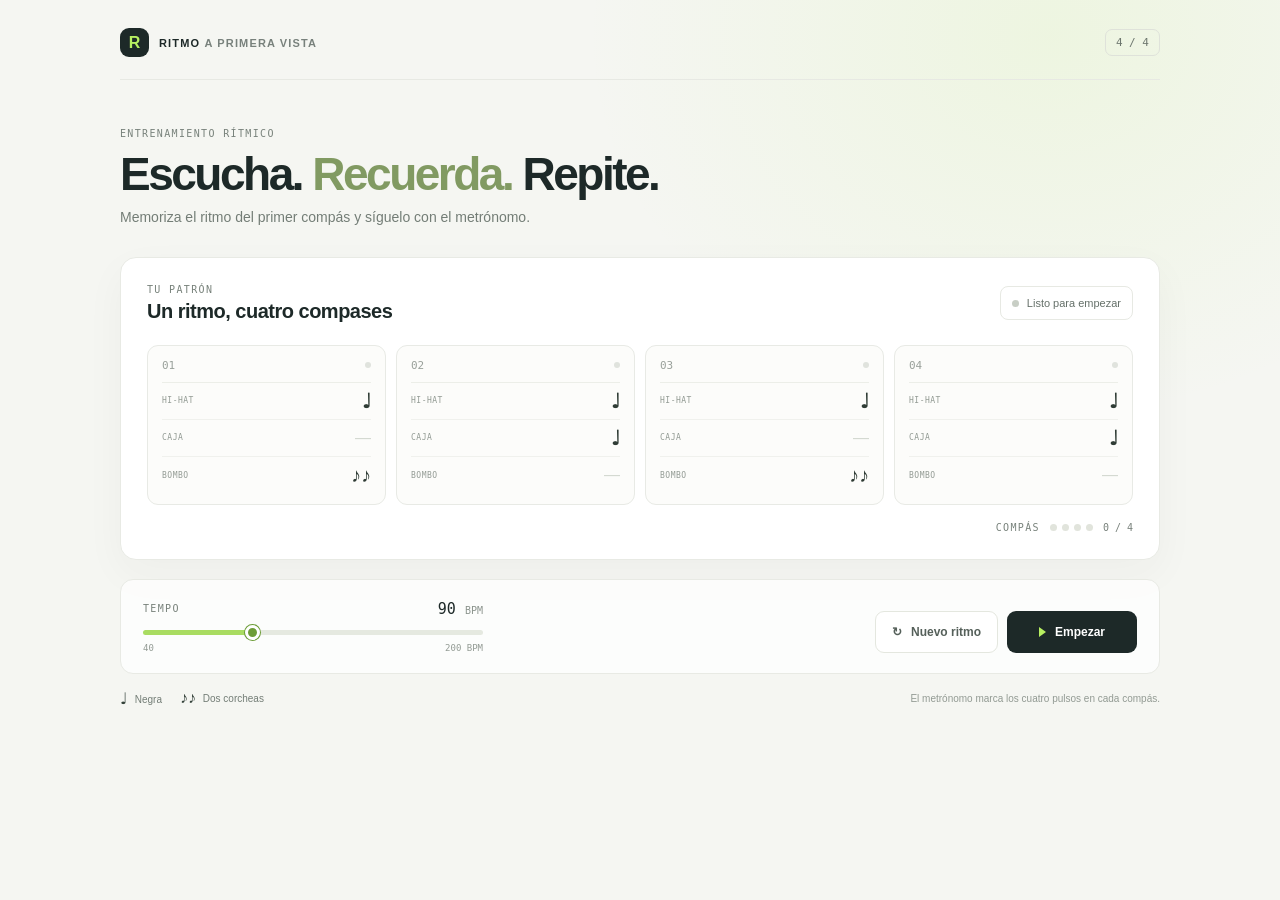
==== index.html @ 65f67a8a "Publish rhythm app with GitHub Pages Co-authored-by: Copilot <223556219+Copilot@users.noreply.github" ====
<!doctype html>
<html lang="es">
  <head>
    <meta charset="utf-8">
    <meta name="viewport" content="width=device-width, initial-scale=1">
    <meta name="theme-color" content="#f5f6f2">
    <title>Ritmo a primera vista</title>
    <link rel="stylesheet" href="styles.css">
    <script src="app.js" defer></script>
  </head>
  <body>
    <main class="app">
      <header class="topbar">
        <a class="brand" href="#" aria-label="Ritmo a primera vista, inicio">
          <span class="brand-mark" aria-hidden="true">R</span>
          <span>RITMO <span class="brand-light">A PRIMERA VISTA</span></span>
        </a>
        <span class="time-signature">4 / 4</span>
      </header>

      <section class="intro" aria-labelledby="page-title">
        <p class="eyebrow">ENTRENAMIENTO RÍTMICO</p>
        <h1 id="page-title">Escucha. <span>Recuerda.</span> Repite.</h1>
        <p class="intro-copy">Memoriza el ritmo del primer compás y síguelo con el metrónomo.</p>
      </section>

      <section class="exercise" aria-label="Ejercicio de ritmo">
        <div class="exercise-heading">
          <div>
            <p class="eyebrow">TU PATRÓN</p>
            <h2>Un ritmo, cuatro compases</h2>
          </div>
          <div class="measure-status" aria-live="polite">
            <span class="status-dot" aria-hidden="true"></span>
            <span id="measure-label">Listo para empezar</span>
          </div>
        </div>

        <div class="beat-grid" id="beat-grid" aria-label="Patrón de cuatro pulsos">
          <article class="beat-card" data-beat="0" aria-label="Pulso 1">
            <div class="beat-number"><span>01</span><span class="beat-light" aria-hidden="true"></span></div>
            <div class="beat-part"><span class="part-name">HI-HAT</span><span class="notation" data-instrument="hihat"></span></div>
            <div class="beat-part"><span class="part-name">CAJA</span><span class="notation" data-instrument="snare"></span></div>
            <div class="beat-part"><span class="part-name">BOMBO</span><span class="notation" data-instrument="kick"></span></div>
          </article>
          <article class="beat-card" data-beat="1" aria-label="Pulso 2">
            <div class="beat-number"><span>02</span><span class="beat-light" aria-hidden="true"></span></div>
            <div class="beat-part"><span class="part-name">HI-HAT</span><span class="notation" data-instrument="hihat"></span></div>
            <div class="beat-part"><span class="part-name">CAJA</span><span class="notation" data-instrument="snare"></span></div>
            <div class="beat-part"><span class="part-name">BOMBO</span><span class="notation" data-instrument="kick"></span></div>
          </article>
          <article class="beat-card" data-beat="2" aria-label="Pulso 3">
            <div class="beat-number"><span>03</span><span class="beat-light" aria-hidden="true"></span></div>
            <div class="beat-part"><span class="part-name">HI-HAT</span><span class="notation" data-instrument="hihat"></span></div>
            <div class="beat-part"><span class="part-name">CAJA</span><span class="notation" data-instrument="snare"></span></div>
            <div class="beat-part"><span class="part-name">BOMBO</span><span class="notation" data-instrument="kick"></span></div>
          </article>
          <article class="beat-card" data-beat="3" aria-label="Pulso 4">
            <div class="beat-number"><span>04</span><span class="beat-light" aria-hidden="true"></span></div>
            <div class="beat-part"><span class="part-name">HI-HAT</span><span class="notation" data-instrument="hihat"></span></div>
            <div class="beat-part"><span class="part-name">CAJA</span><span class="notation" data-instrument="snare"></span></div>
            <div class="beat-part"><span class="part-name">BOMBO</span><span class="notation" data-instrument="kick"></span></div>
          </article>
        </div>

        <div class="measure-progress" aria-label="Progreso del ejercicio">
          <span class="progress-label">COMPÁS</span>
          <div class="progress-dots" aria-hidden="true">
            <span class="progress-dot"></span>
            <span class="progress-dot"></span>
            <span class="progress-dot"></span>
            <span class="progress-dot"></span>
          </div>
          <span id="measure-count">0 / 4</span>
        </div>
      </section>

      <section class="controls" aria-label="Controles del ejercicio">
        <div class="tempo-control">
          <div class="tempo-heading">
            <label for="tempo">TEMPO</label>
            <output id="tempo-value" for="tempo">90 <span>BPM</span></output>
          </div>
          <input id="tempo" type="range" min="40" max="200" value="90" aria-label="Tempo en pulsos por minuto">
          <div class="tempo-range"><span>40</span><span>200 BPM</span></div>
        </div>
        <div class="action-controls">
          <button class="secondary-button" id="new-pattern" type="button">
            <span aria-hidden="true">↻</span> Nuevo ritmo
          </button>
          <button class="primary-button" id="start-button" type="button">
            <span class="play-icon" aria-hidden="true"></span> Empezar
          </button>
        </div>
      </section>

      <footer class="legend">
        <span><span class="legend-symbol">♩</span> Negra</span>
        <span><span class="legend-symbol">♪♪</span> Dos corcheas</span>
        <span class="legend-note">El metrónomo marca los cuatro pulsos en cada compás.</span>
      </footer>
    </main>
  </body>
</html>
---- styles.css ----
:root {
  color-scheme: light;
  --ink: #1d2928;
  --muted: #78817c;
  --line: #e7e9e3;
  --paper: #fff;
  --canvas: #f5f6f2;
  --green: #b7ef61;
  --green-dark: #4b7028;
  --mono: ui-monospace, SFMono-Regular, Consolas, monospace;
  --sans: Arial, Helvetica, sans-serif;
  --display: Arial, Helvetica, sans-serif;
}

* {
  box-sizing: border-box;
}

body {
  min-width: 320px;
  min-height: 100vh;
  margin: 0;
  background:
    radial-gradient(ellipse at 82% 4%, rgb(183 239 97 / 12%), transparent 29rem),
    var(--canvas);
  color: var(--ink);
  font-family: var(--sans);
}

button,
input {
  font: inherit;
}

.app {
  width: min(100% - 48px, 1040px);
  margin: 0 auto;
  padding: 28px 0 42px;
}

.topbar,
.brand,
.exercise-heading,
.measure-status,
.beat-number,
.beat-part,
.measure-progress,
.tempo-heading,
.tempo-range,
.action-controls,
.legend {
  display: flex;
  align-items: center;
}

.topbar,
.exercise-heading,
.tempo-heading,
.tempo-range {
  justify-content: space-between;
}

.topbar {
  padding-bottom: 22px;
  border-bottom: 1px solid var(--line);
}

.brand {
  gap: 10px;
  color: var(--ink);
  font-family: var(--display);
  font-size: 11px;
  font-weight: 800;
  letter-spacing: 1.15px;
  text-decoration: none;
}

.brand-mark {
  display: grid;
  width: 29px;
  height: 29px;
  place-items: center;
  border-radius: 9px;
  background: var(--ink);
  color: var(--green);
  font-size: 16px;
  letter-spacing: 0;
}

.brand-light {
  color: #78817c;
  font-weight: 600;
}

.time-signature {
  padding: 6px 10px;
  border: 1px solid #dfe2da;
  border-radius: 7px;
  color: #6d766e;
  font-family: var(--mono);
  font-size: 11px;
}

.intro {
  padding: 48px 0 32px;
}

.eyebrow,
.tempo-heading label,
.progress-label {
  margin: 0;
  color: #78827b;
  font-family: var(--mono);
  font-size: 10px;
  letter-spacing: 1.35px;
}

h1,
h2,
p {
  margin-top: 0;
}

h1 {
  margin: 10px 0 8px;
  font-family: var(--display);
  font-size: clamp(32px, 5vw, 46px);
  font-weight: 700;
  letter-spacing: -2.5px;
  line-height: 1.12;
}

h1 span {
  color: #819a62;
}

.intro-copy {
  margin-bottom: 0;
  color: #737d76;
  font-size: 14px;
}

.exercise {
  padding: 26px;
  border: 1px solid #e8eae4;
  border-radius: 16px;
  background: var(--paper);
  box-shadow: 0 14px 40px rgb(42 54 41 / 4%);
}

.exercise-heading {
  gap: 16px;
  margin-bottom: 22px;
}

.exercise-heading h2 {
  margin: 5px 0 0;
  font-family: var(--display);
  font-size: 20px;
  font-weight: 700;
  letter-spacing: -0.5px;
}

.measure-status {
  min-height: 34px;
  gap: 8px;
  padding: 0 11px;
  border: 1px solid var(--line);
  border-radius: 8px;
  color: #657069;
  font-size: 11px;
  white-space: nowrap;
}

.status-dot {
  width: 7px;
  height: 7px;
  border-radius: 50%;
  background: #c8cec5;
}

.is-playing .status-dot {
  background: #88c341;
  box-shadow: 0 0 0 3px rgb(136 195 65 / 16%);
}

.beat-grid {
  display: grid;
  grid-template-columns: repeat(4, minmax(0, 1fr));
  gap: 10px;
}

.beat-card {
  min-width: 0;
  padding: 13px 14px 10px;
  border: 1px solid #e8eae5;
  border-radius: 11px;
  background: #fcfcfa;
  transition: background-color 100ms ease, border-color 100ms ease, box-shadow 100ms ease;
}

.beat-card.is-active {
  border-color: #b7e67b;
  background: #f5fbe9;
  box-shadow: 0 0 0 2px rgb(183 239 97 / 28%);
}

.beat-number {
  justify-content: space-between;
  padding-bottom: 10px;
  border-bottom: 1px solid #eceee8;
  color: #9aa19b;
  font-family: var(--mono);
  font-size: 11px;
}

.beat-card.is-active .beat-number {
  color: #4e6d31;
}

.beat-light {
  width: 6px;
  height: 6px;
  border-radius: 50%;
  background: #e0e3dd;
}

.beat-card.is-active .beat-light {
  background: #8fc74d;
  box-shadow: 0 0 0 4px rgb(143 199 77 / 16%);
}

.beat-part {
  justify-content: space-between;
  min-height: 37px;
  gap: 6px;
  border-bottom: 1px solid #f0f1ed;
}

.beat-part:last-child {
  border-bottom: 0;
}

.part-name {
  color: #929a93;
  font-family: var(--mono);
  font-size: 8px;
  letter-spacing: 0.5px;
}

.notation {
  min-width: 32px;
  color: #2f3c35;
  font-family: var(--display);
  font-size: 20px;
  font-weight: 600;
  line-height: 1;
  text-align: right;
  white-space: nowrap;
}

.notation.is-rest {
  color: #d3d8d0;
  font-size: 16px;
  font-weight: 400;
}

.measure-progress {
  justify-content: flex-end;
  gap: 10px;
  margin-top: 17px;
  color: #78817b;
  font-family: var(--mono);
  font-size: 10px;
}

.progress-dots {
  display: flex;
  gap: 5px;
}

.progress-dot {
  width: 7px;
  height: 7px;
  border-radius: 50%;
  background: #e1e4dc;
  transition: background-color 120ms ease, transform 120ms ease;
}

.progress-dot.is-complete {
  background: #8fc74d;
}

.progress-dot.is-current {
  transform: scale(1.35);
  background: #6e9a3b;
}

.controls {
  display: flex;
  align-items: flex-end;
  justify-content: space-between;
  gap: 30px;
  margin-top: 19px;
  padding: 20px 22px;
  border: 1px solid #e8eae4;
  border-radius: 13px;
  background: rgb(255 255 255 / 75%);
}

.tempo-control {
  width: min(100%, 340px);
}

.tempo-heading {
  margin-bottom: 12px;
}

.tempo-heading output {
  color: var(--ink);
  font-family: var(--mono);
  font-size: 15px;
}

.tempo-heading output span {
  color: #8b948d;
  font-size: 10px;
}

#tempo {
  display: block;
  width: 100%;
  height: 5px;
  margin: 0;
  border-radius: 9px;
  appearance: none;
  background: linear-gradient(to right, #a9dc61 0%, #a9dc61 31.25%, #e5e9e0 31.25%, #e5e9e0 100%);
  cursor: pointer;
}

#tempo::-webkit-slider-thumb {
  width: 15px;
  height: 15px;
  border: 3px solid white;
  border-radius: 50%;
  appearance: none;
  background: #6d9d38;
  box-shadow: 0 0 0 1px #6d9d38;
}

#tempo::-moz-range-thumb {
  width: 10px;
  height: 10px;
  border: 3px solid white;
  border-radius: 50%;
  background: #6d9d38;
  box-shadow: 0 0 0 1px #6d9d38;
}

#tempo:focus-visible {
  outline: 2px solid #729b47;
  outline-offset: 7px;
}

.tempo-range {
  margin-top: 8px;
  color: #929a93;
  font-family: var(--mono);
  font-size: 9px;
}

.action-controls {
  gap: 9px;
}

.primary-button,
.secondary-button {
  display: inline-flex;
  min-height: 42px;
  align-items: center;
  justify-content: center;
  gap: 9px;
  padding: 0 16px;
  border: 0;
  border-radius: 9px;
  cursor: pointer;
  font-size: 12px;
  font-weight: 700;
  transition: background-color 120ms ease, transform 120ms ease;
}

.primary-button {
  min-width: 130px;
  background: var(--ink);
  color: white;
}

.primary-button:hover {
  background: #33423e;
}

.primary-button:active,
.secondary-button:active {
  transform: translateY(1px);
}

.secondary-button {
  border: 1px solid #e4e7df;
  background: white;
  color: #55605a;
}

.secondary-button:hover {
  background: #f7f8f4;
}

.primary-button:focus-visible,
.secondary-button:focus-visible {
  outline: 3px solid rgb(143 199 77 / 55%);
  outline-offset: 2px;
}

.play-icon {
  width: 0;
  height: 0;
  border-top: 5px solid transparent;
  border-bottom: 5px solid transparent;
  border-left: 7px solid var(--green);
}

.stop-icon {
  width: 9px;
  height: 9px;
  border-radius: 1px;
  background: var(--green);
}

.legend {
  flex-wrap: wrap;
  gap: 18px;
  margin-top: 15px;
  color: #737d76;
  font-size: 10px;
}

.legend-symbol {
  margin-right: 4px;
  color: #334139;
  font-family: var(--display);
  font-size: 16px;
  vertical-align: -1px;
}

.legend-note {
  margin-left: auto;
  color: #929a93;
}

@media (max-width: 650px) {
  .app {
    width: min(100% - 32px, 500px);
    padding-top: 18px;
  }

  .intro {
    padding: 38px 0 25px;
  }

  h1 {
    letter-spacing: -1.7px;
  }

  .exercise {
    padding: 19px 15px 15px;
  }

  .exercise-heading {
    align-items: flex-start;
    flex-direction: column;
    gap: 12px;
  }

  .beat-grid {
    gap: 6px;
  }

  .beat-card {
    padding: 10px 7px 7px;
  }

  .beat-part {
    min-height: 36px;
    align-items: flex-start;
    flex-direction: column;
    justify-content: center;
    gap: 2px;
  }

  .part-name {
    font-size: 7px;
  }

  .notation {
    min-width: 0;
    font-size: 17px;
    text-align: left;
  }

  .controls {
    align-items: stretch;
    flex-direction: column;
    gap: 20px;
    padding: 17px;
  }

  .tempo-control {
    width: 100%;
  }

  .action-controls > button {
    flex: 1;
    padding: 0 10px;
  }

  .legend {
    gap: 10px 16px;
    padding: 0 3px;
  }

  .legend-note {
    width: 100%;
    margin-left: 0;
  }
}

@media (prefers-reduced-motion: reduce) {
  *,
  *::before,
  *::after {
    scroll-behavior: auto !important;
    transition-duration: 0.01ms !important;
  }
}
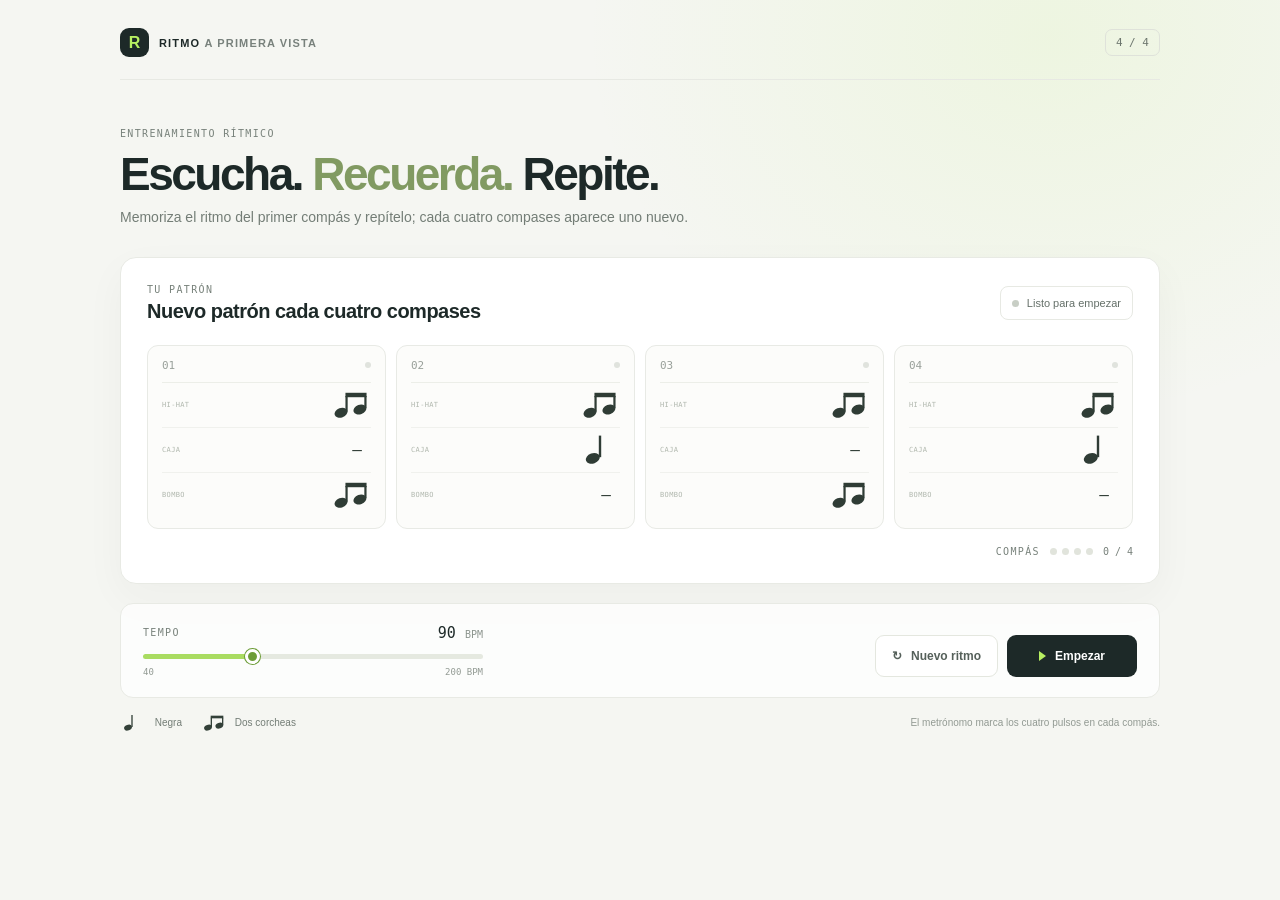
==== commit b2c9ce94: "Refine rhythm display and loop new patterns Co-authored-by: Copilot <223556219+Copilot@users.noreply" ====
--- a/index.html
+++ b/index.html
@@ -21,14 +21,14 @@
       <section class="intro" aria-labelledby="page-title">
         <p class="eyebrow">ENTRENAMIENTO RÍTMICO</p>
         <h1 id="page-title">Escucha. <span>Recuerda.</span> Repite.</h1>
-        <p class="intro-copy">Memoriza el ritmo del primer compás y síguelo con el metrónomo.</p>
+        <p class="intro-copy">Memoriza el ritmo del primer compás y repítelo; cada cuatro compases aparece uno nuevo.</p>
       </section>
 
       <section class="exercise" aria-label="Ejercicio de ritmo">
         <div class="exercise-heading">
           <div>
             <p class="eyebrow">TU PATRÓN</p>
-            <h2>Un ritmo, cuatro compases</h2>
+            <h2>Nuevo patrón cada cuatro compases</h2>
           </div>
           <div class="measure-status" aria-live="polite">
             <span class="status-dot" aria-hidden="true"></span>
@@ -39,27 +39,27 @@
         <div class="beat-grid" id="beat-grid" aria-label="Patrón de cuatro pulsos">
           <article class="beat-card" data-beat="0" aria-label="Pulso 1">
             <div class="beat-number"><span>01</span><span class="beat-light" aria-hidden="true"></span></div>
-            <div class="beat-part"><span class="part-name">HI-HAT</span><span class="notation" data-instrument="hihat"></span></div>
-            <div class="beat-part"><span class="part-name">CAJA</span><span class="notation" data-instrument="snare"></span></div>
-            <div class="beat-part"><span class="part-name">BOMBO</span><span class="notation" data-instrument="kick"></span></div>
+            <div class="beat-part"><span class="part-name">HI-HAT</span><span class="notation" data-instrument="hihat" role="img"></span></div>
+            <div class="beat-part"><span class="part-name">CAJA</span><span class="notation" data-instrument="snare" role="img"></span></div>
+            <div class="beat-part"><span class="part-name">BOMBO</span><span class="notation" data-instrument="kick" role="img"></span></div>
           </article>
           <article class="beat-card" data-beat="1" aria-label="Pulso 2">
             <div class="beat-number"><span>02</span><span class="beat-light" aria-hidden="true"></span></div>
-            <div class="beat-part"><span class="part-name">HI-HAT</span><span class="notation" data-instrument="hihat"></span></div>
-            <div class="beat-part"><span class="part-name">CAJA</span><span class="notation" data-instrument="snare"></span></div>
-            <div class="beat-part"><span class="part-name">BOMBO</span><span class="notation" data-instrument="kick"></span></div>
+            <div class="beat-part"><span class="part-name">HI-HAT</span><span class="notation" data-instrument="hihat" role="img"></span></div>
+            <div class="beat-part"><span class="part-name">CAJA</span><span class="notation" data-instrument="snare" role="img"></span></div>
+            <div class="beat-part"><span class="part-name">BOMBO</span><span class="notation" data-instrument="kick" role="img"></span></div>
           </article>
           <article class="beat-card" data-beat="2" aria-label="Pulso 3">
             <div class="beat-number"><span>03</span><span class="beat-light" aria-hidden="true"></span></div>
-            <div class="beat-part"><span class="part-name">HI-HAT</span><span class="notation" data-instrument="hihat"></span></div>
-            <div class="beat-part"><span class="part-name">CAJA</span><span class="notation" data-instrument="snare"></span></div>
-            <div class="beat-part"><span class="part-name">BOMBO</span><span class="notation" data-instrument="kick"></span></div>
+            <div class="beat-part"><span class="part-name">HI-HAT</span><span class="notation" data-instrument="hihat" role="img"></span></div>
+            <div class="beat-part"><span class="part-name">CAJA</span><span class="notation" data-instrument="snare" role="img"></span></div>
+            <div class="beat-part"><span class="part-name">BOMBO</span><span class="notation" data-instrument="kick" role="img"></span></div>
           </article>
           <article class="beat-card" data-beat="3" aria-label="Pulso 4">
             <div class="beat-number"><span>04</span><span class="beat-light" aria-hidden="true"></span></div>
-            <div class="beat-part"><span class="part-name">HI-HAT</span><span class="notation" data-instrument="hihat"></span></div>
-            <div class="beat-part"><span class="part-name">CAJA</span><span class="notation" data-instrument="snare"></span></div>
-            <div class="beat-part"><span class="part-name">BOMBO</span><span class="notation" data-instrument="kick"></span></div>
+            <div class="beat-part"><span class="part-name">HI-HAT</span><span class="notation" data-instrument="hihat" role="img"></span></div>
+            <div class="beat-part"><span class="part-name">CAJA</span><span class="notation" data-instrument="snare" role="img"></span></div>
+            <div class="beat-part"><span class="part-name">BOMBO</span><span class="notation" data-instrument="kick" role="img"></span></div>
           </article>
         </div>
 
@@ -95,8 +95,8 @@
       </section>
 
       <footer class="legend">
-        <span><span class="legend-symbol">♩</span> Negra</span>
-        <span><span class="legend-symbol">♪♪</span> Dos corcheas</span>
+        <span><span class="legend-symbol" aria-hidden="true"><svg class="note-figure" viewBox="0 0 32 30"><ellipse cx="10" cy="22" rx="6" ry="4.3" transform="rotate(-20 10 22)"></ellipse><path d="M15 21V3h2v18z"></path></svg></span> Negra</span>
+        <span><span class="legend-symbol" aria-hidden="true"><svg class="note-figure note-pair" viewBox="0 0 36 30"><path d="M13 4h19v4H13z"></path><path d="M13 7h2v14h-2zM30 7h2v11h-2z"></path><ellipse cx="9" cy="22" rx="6" ry="4.3" transform="rotate(-20 9 22)"></ellipse><ellipse cx="26" cy="19" rx="6" ry="4.3" transform="rotate(-20 26 19)"></ellipse></svg></span> Dos corcheas</span>
         <span class="legend-note">El metrónomo marca los cuatro pulsos en cada compás.</span>
       </footer>
     </main>
--- a/styles.css
+++ b/styles.css
@@ -232,7 +232,7 @@
 
 .beat-part {
   justify-content: space-between;
-  min-height: 37px;
+  min-height: 45px;
   gap: 6px;
   border-bottom: 1px solid #f0f1ed;
 }
@@ -242,27 +242,37 @@
 }
 
 .part-name {
-  color: #929a93;
-  font-family: var(--mono);
-  font-size: 8px;
-  letter-spacing: 0.5px;
+  color: #b0b7ad;
+  font-family: var(--mono);
+  font-size: 7px;
+  letter-spacing: 0.35px;
 }
 
 .notation {
-  min-width: 32px;
+  display: flex;
+  min-width: 42px;
+  height: 38px;
+  align-items: center;
+  justify-content: flex-end;
   color: #2f3c35;
-  font-family: var(--display);
-  font-size: 20px;
-  font-weight: 600;
-  line-height: 1;
-  text-align: right;
-  white-space: nowrap;
+}
+
+.note-figure {
+  display: block;
+  width: 40px;
+  height: 36px;
+  fill: currentColor;
 }
 
 .notation.is-rest {
   color: #d3d8d0;
+}
+
+.rest-mark {
+  padding-right: 9px;
+  font-family: var(--mono);
   font-size: 16px;
-  font-weight: 400;
+  line-height: 1;
 }
 
 .measure-progress {
@@ -444,11 +454,22 @@
 }
 
 .legend-symbol {
+  display: inline-flex;
+  width: 28px;
+  height: 20px;
+  align-items: center;
   margin-right: 4px;
   color: #334139;
-  font-family: var(--display);
-  font-size: 16px;
-  vertical-align: -1px;
+  vertical-align: middle;
+}
+
+.legend-symbol .note-figure {
+  width: 24px;
+  height: 20px;
+}
+
+.legend-symbol .note-pair {
+  width: 28px;
 }
 
 .legend-note {
@@ -489,21 +510,30 @@
   }
 
   .beat-part {
-    min-height: 36px;
-    align-items: flex-start;
-    flex-direction: column;
+    min-height: 40px;
+    align-items: center;
     justify-content: center;
-    gap: 2px;
+    gap: 0;
   }
 
   .part-name {
-    font-size: 7px;
+    position: absolute;
+    width: 1px;
+    height: 1px;
+    overflow: hidden;
+    clip-path: inset(50%);
+    white-space: nowrap;
   }
 
   .notation {
     min-width: 0;
-    font-size: 17px;
-    text-align: left;
+    height: 35px;
+    justify-content: center;
+  }
+
+  .note-figure {
+    width: 36px;
+    height: 33px;
   }
 
   .controls {
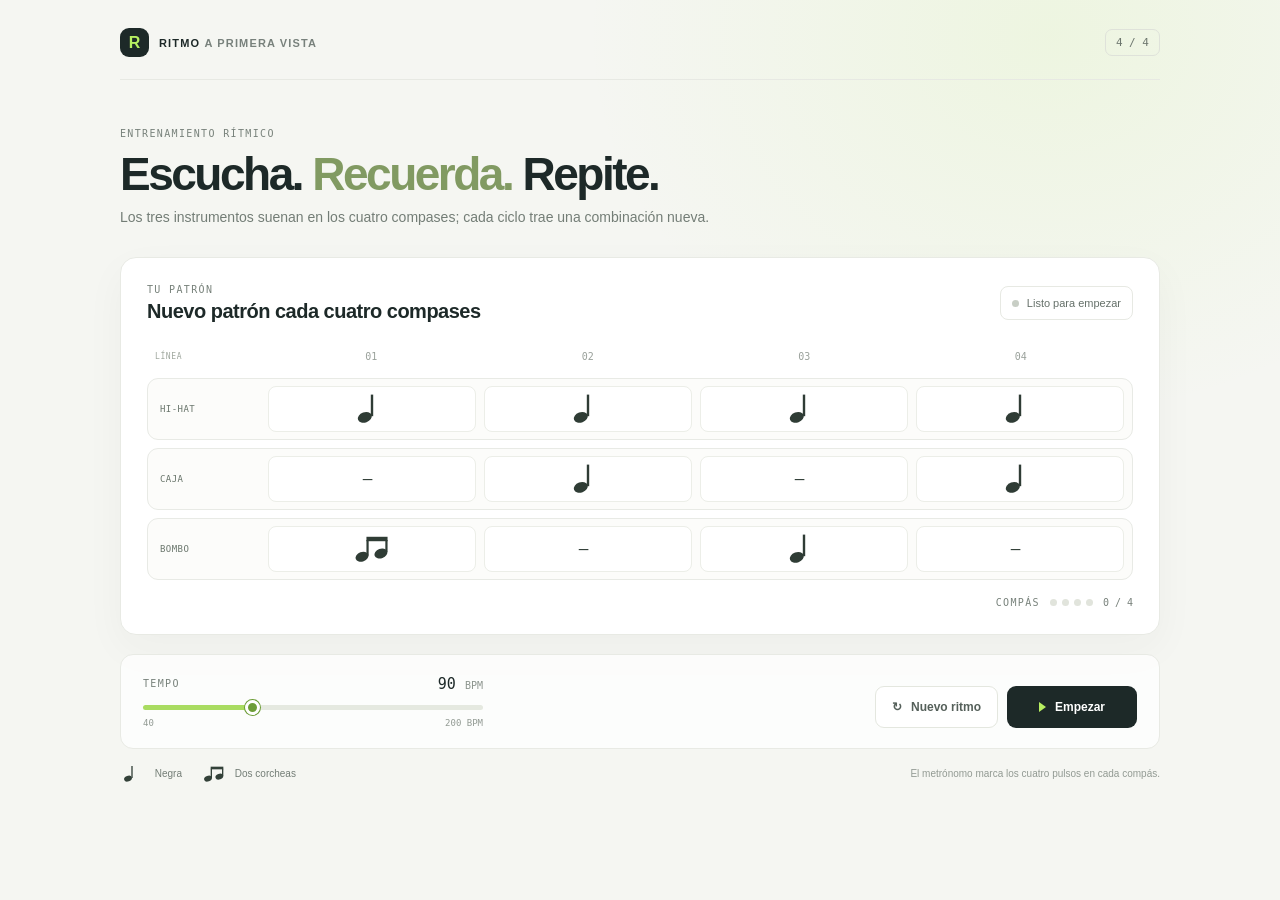
==== commit 9ffb82aa: "Separate instrument lanes and play full cycles Co-authored-by: Copilot <223556219+Copilot@users.nore" ====
--- a/index.html
+++ b/index.html
@@ -21,7 +21,7 @@
       <section class="intro" aria-labelledby="page-title">
         <p class="eyebrow">ENTRENAMIENTO RÍTMICO</p>
         <h1 id="page-title">Escucha. <span>Recuerda.</span> Repite.</h1>
-        <p class="intro-copy">Memoriza el ritmo del primer compás y repítelo; cada cuatro compases aparece uno nuevo.</p>
+        <p class="intro-copy">Los tres instrumentos suenan en los cuatro compases; cada ciclo trae una combinación nueva.</p>
       </section>
 
       <section class="exercise" aria-label="Ejercicio de ritmo">
@@ -37,30 +37,42 @@
         </div>
 
         <div class="beat-grid" id="beat-grid" aria-label="Patrón de cuatro pulsos">
-          <article class="beat-card" data-beat="0" aria-label="Pulso 1">
-            <div class="beat-number"><span>01</span><span class="beat-light" aria-hidden="true"></span></div>
-            <div class="beat-part"><span class="part-name">HI-HAT</span><span class="notation" data-instrument="hihat" role="img"></span></div>
-            <div class="beat-part"><span class="part-name">CAJA</span><span class="notation" data-instrument="snare" role="img"></span></div>
-            <div class="beat-part"><span class="part-name">BOMBO</span><span class="notation" data-instrument="kick" role="img"></span></div>
-          </article>
-          <article class="beat-card" data-beat="1" aria-label="Pulso 2">
-            <div class="beat-number"><span>02</span><span class="beat-light" aria-hidden="true"></span></div>
-            <div class="beat-part"><span class="part-name">HI-HAT</span><span class="notation" data-instrument="hihat" role="img"></span></div>
-            <div class="beat-part"><span class="part-name">CAJA</span><span class="notation" data-instrument="snare" role="img"></span></div>
-            <div class="beat-part"><span class="part-name">BOMBO</span><span class="notation" data-instrument="kick" role="img"></span></div>
-          </article>
-          <article class="beat-card" data-beat="2" aria-label="Pulso 3">
-            <div class="beat-number"><span>03</span><span class="beat-light" aria-hidden="true"></span></div>
-            <div class="beat-part"><span class="part-name">HI-HAT</span><span class="notation" data-instrument="hihat" role="img"></span></div>
-            <div class="beat-part"><span class="part-name">CAJA</span><span class="notation" data-instrument="snare" role="img"></span></div>
-            <div class="beat-part"><span class="part-name">BOMBO</span><span class="notation" data-instrument="kick" role="img"></span></div>
-          </article>
-          <article class="beat-card" data-beat="3" aria-label="Pulso 4">
-            <div class="beat-number"><span>04</span><span class="beat-light" aria-hidden="true"></span></div>
-            <div class="beat-part"><span class="part-name">HI-HAT</span><span class="notation" data-instrument="hihat" role="img"></span></div>
-            <div class="beat-part"><span class="part-name">CAJA</span><span class="notation" data-instrument="snare" role="img"></span></div>
-            <div class="beat-part"><span class="part-name">BOMBO</span><span class="notation" data-instrument="kick" role="img"></span></div>
-          </article>
+          <div class="beat-ruler" aria-hidden="true">
+            <span class="instrument-column-label">LÍNEA</span>
+            <div class="beat-headings">
+              <span class="beat-heading" data-beat="0">01</span>
+              <span class="beat-heading" data-beat="1">02</span>
+              <span class="beat-heading" data-beat="2">03</span>
+              <span class="beat-heading" data-beat="3">04</span>
+            </div>
+          </div>
+          <div class="instrument-row" role="group" aria-label="Hi-hat">
+            <span class="instrument-name">HI-HAT</span>
+            <div class="beat-cells">
+              <div class="beat-cell" data-beat="0"><span class="notation" data-instrument="hihat" role="img"></span></div>
+              <div class="beat-cell" data-beat="1"><span class="notation" data-instrument="hihat" role="img"></span></div>
+              <div class="beat-cell" data-beat="2"><span class="notation" data-instrument="hihat" role="img"></span></div>
+              <div class="beat-cell" data-beat="3"><span class="notation" data-instrument="hihat" role="img"></span></div>
+            </div>
+          </div>
+          <div class="instrument-row" role="group" aria-label="Caja">
+            <span class="instrument-name">CAJA</span>
+            <div class="beat-cells">
+              <div class="beat-cell" data-beat="0"><span class="notation" data-instrument="snare" role="img"></span></div>
+              <div class="beat-cell" data-beat="1"><span class="notation" data-instrument="snare" role="img"></span></div>
+              <div class="beat-cell" data-beat="2"><span class="notation" data-instrument="snare" role="img"></span></div>
+              <div class="beat-cell" data-beat="3"><span class="notation" data-instrument="snare" role="img"></span></div>
+            </div>
+          </div>
+          <div class="instrument-row" role="group" aria-label="Bombo">
+            <span class="instrument-name">BOMBO</span>
+            <div class="beat-cells">
+              <div class="beat-cell" data-beat="0"><span class="notation" data-instrument="kick" role="img"></span></div>
+              <div class="beat-cell" data-beat="1"><span class="notation" data-instrument="kick" role="img"></span></div>
+              <div class="beat-cell" data-beat="2"><span class="notation" data-instrument="kick" role="img"></span></div>
+              <div class="beat-cell" data-beat="3"><span class="notation" data-instrument="kick" role="img"></span></div>
+            </div>
+          </div>
         </div>
 
         <div class="measure-progress" aria-label="Progreso del ejercicio">
--- a/styles.css
+++ b/styles.css
@@ -186,74 +186,95 @@
 
 .beat-grid {
   display: grid;
+  gap: 8px;
+}
+
+.beat-ruler,
+.instrument-row {
+  display: grid;
+  grid-template-columns: 104px minmax(0, 1fr);
+  align-items: center;
+  gap: 8px;
+}
+
+.beat-ruler {
+  padding: 0 8px 2px;
+}
+
+.instrument-column-label {
+  color: #a0a89f;
+  font-family: var(--mono);
+  font-size: 8px;
+  letter-spacing: 0.6px;
+}
+
+.beat-headings,
+.beat-cells {
+  display: grid;
   grid-template-columns: repeat(4, minmax(0, 1fr));
-  gap: 10px;
-}
-
-.beat-card {
+  gap: 8px;
+}
+
+.beat-heading {
+  display: grid;
+  min-height: 23px;
+  place-items: center;
+  border-radius: 7px;
+  color: #9aa19b;
+  font-family: var(--mono);
+  font-size: 10px;
+  transition: background-color 100ms ease, color 100ms ease;
+}
+
+.beat-heading.is-active {
+  background: #eaf5d9;
+  color: #4e6d31;
+}
+
+.instrument-row {
   min-width: 0;
-  padding: 13px 14px 10px;
+  min-height: 62px;
+  padding: 7px 8px;
   border: 1px solid #e8eae5;
   border-radius: 11px;
   background: #fcfcfa;
+  transition: border-color 100ms ease, box-shadow 100ms ease;
+}
+
+.instrument-name {
+  padding-left: 4px;
+  color: #69756b;
+  font-family: var(--mono);
+  font-size: 9px;
+  font-weight: 500;
+  letter-spacing: 0.45px;
+}
+
+.beat-cell {
+  display: flex;
+  min-width: 0;
+  min-height: 46px;
+  align-items: center;
+  justify-content: center;
+  border: 1px solid #eceee8;
+  border-radius: 8px;
+  background: white;
   transition: background-color 100ms ease, border-color 100ms ease, box-shadow 100ms ease;
 }
 
-.beat-card.is-active {
+.beat-cell.is-active {
   border-color: #b7e67b;
   background: #f5fbe9;
-  box-shadow: 0 0 0 2px rgb(183 239 97 / 28%);
-}
-
-.beat-number {
-  justify-content: space-between;
-  padding-bottom: 10px;
-  border-bottom: 1px solid #eceee8;
-  color: #9aa19b;
-  font-family: var(--mono);
-  font-size: 11px;
-}
-
-.beat-card.is-active .beat-number {
-  color: #4e6d31;
-}
-
-.beat-light {
-  width: 6px;
-  height: 6px;
-  border-radius: 50%;
-  background: #e0e3dd;
-}
-
-.beat-card.is-active .beat-light {
-  background: #8fc74d;
-  box-shadow: 0 0 0 4px rgb(143 199 77 / 16%);
-}
-
-.beat-part {
-  justify-content: space-between;
-  min-height: 45px;
-  gap: 6px;
-  border-bottom: 1px solid #f0f1ed;
-}
-
-.beat-part:last-child {
-  border-bottom: 0;
-}
-
-.part-name {
-  color: #b0b7ad;
-  font-family: var(--mono);
-  font-size: 7px;
-  letter-spacing: 0.35px;
+  box-shadow: 0 0 0 2px rgb(183 239 97 / 22%);
 }
 
 .notation {
   display: flex;
-  min-width: 42px;
+  width: 100%;
+  min-width: 0;
   height: 38px;
   align-items: center;
-  justify-content: flex-end;
+  justify-content: center;
   color: #2f3c35;
 }
 
@@ -505,35 +526,52 @@
     gap: 6px;
   }
 
-  .beat-card {
-    padding: 10px 7px 7px;
-  }
-
-  .beat-part {
-    min-height: 40px;
-    align-items: center;
-    justify-content: center;
-    gap: 0;
-  }
-
-  .part-name {
-    position: absolute;
-    width: 1px;
-    height: 1px;
-    overflow: hidden;
-    clip-path: inset(50%);
-    white-space: nowrap;
+  .beat-ruler,
+  .instrument-row {
+    grid-template-columns: 58px minmax(0, 1fr);
+    gap: 5px;
+  }
+
+  .beat-ruler {
+    padding: 0 6px 2px;
+  }
+
+  .instrument-column-label {
+    font-size: 8px;
+  }
+
+  .instrument-name {
+    font-size: 7px;
+    letter-spacing: 0.1px;
+  }
+
+  .instrument-row {
+    min-height: 56px;
+    padding: 5px 6px;
+  }
+
+  .beat-headings,
+  .beat-cells {
+    gap: 4px;
+  }
+
+  .beat-cell {
+    min-height: 42px;
+    border-radius: 6px;
+  }
+
+  .beat-heading {
+    min-height: 20px;
+    font-size: 9px;
   }
 
   .notation {
-    min-width: 0;
-    height: 35px;
-    justify-content: center;
+    height: 34px;
   }
 
   .note-figure {
-    width: 36px;
-    height: 33px;
+    width: 34px;
+    height: 31px;
   }
 
   .controls {
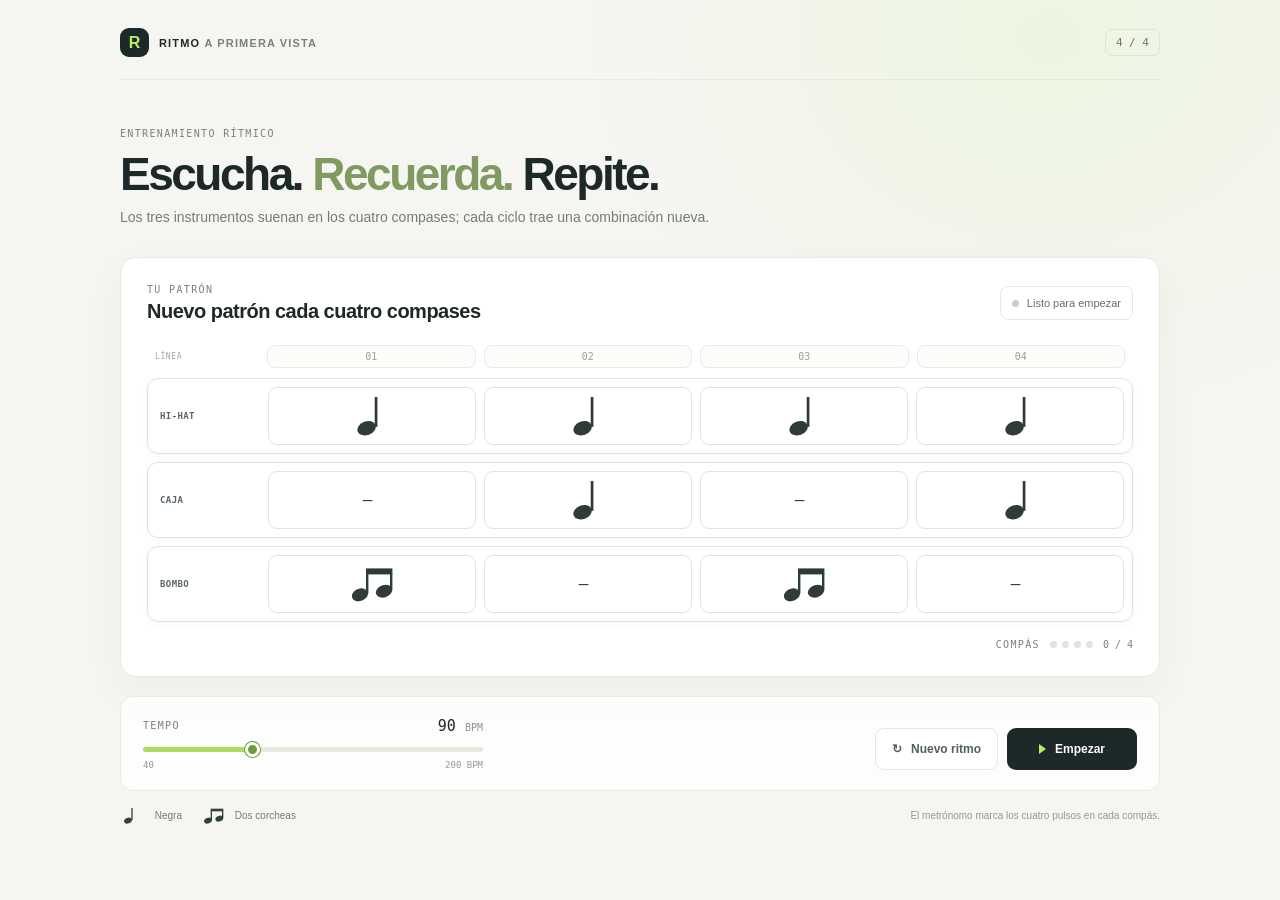
==== commit ab5d26e7: "Make first-measure highlight clearly red Co-authored-by: Copilot <223556219+Copilot@users.noreply.gi" ====
--- a/index.html
+++ b/index.html
@@ -5,8 +5,8 @@
     <meta name="viewport" content="width=device-width, initial-scale=1">
     <meta name="theme-color" content="#f5f6f2">
     <title>Ritmo a primera vista</title>
-    <link rel="stylesheet" href="styles.css">
-    <script src="app.js" defer></script>
+    <link rel="stylesheet" href="styles.css?v=2">
+    <script src="app.js?v=2" defer></script>
   </head>
   <body>
     <main class="app">
--- a/styles.css
+++ b/styles.css
@@ -219,53 +219,69 @@
   display: grid;
   min-height: 23px;
   place-items: center;
-  border-radius: 7px;
+  border: 1px solid #e8eae5;
+  border-radius: 8px;
+  background: #fcfcfa;
   color: #9aa19b;
   font-family: var(--mono);
   font-size: 10px;
-  transition: background-color 100ms ease, color 100ms ease;
+  transition: background-color 100ms ease, border-color 100ms ease, color 100ms ease;
 }
 
 .beat-heading.is-active {
-  background: #eaf5d9;
-  color: #4e6d31;
+  border-color: #8dbb52;
+  background: #dff2c3;
+  color: #405d29;
+}
+
+.beat-heading.is-active.is-first-measure {
+  border-color: #dc2626;
+  background: #ef4444;
+  color: white;
 }
 
 .instrument-row {
   min-width: 0;
-  min-height: 62px;
-  padding: 7px 8px;
-  border: 1px solid #e8eae5;
+  min-height: 76px;
+  padding: 8px;
+  border: 1px solid #dfe4dc;
   border-radius: 11px;
-  background: #fcfcfa;
-  transition: border-color 100ms ease, box-shadow 100ms ease;
+  background: #fff;
+  box-shadow: 0 2px 6px rgb(42 54 41 / 3%);
 }
 
 .instrument-name {
   padding-left: 4px;
-  color: #69756b;
+  color: #59685d;
   font-family: var(--mono);
   font-size: 9px;
-  font-weight: 500;
-  letter-spacing: 0.45px;
+  font-weight: 600;
+  letter-spacing: 0.4px;
 }
 
 .beat-cell {
   display: flex;
   min-width: 0;
-  min-height: 46px;
+  min-height: 58px;
   align-items: center;
   justify-content: center;
-  border: 1px solid #eceee8;
-  border-radius: 8px;
+  border: 1px solid #dfe4dc;
+  border-radius: 9px;
   background: white;
-  transition: background-color 100ms ease, border-color 100ms ease, box-shadow 100ms ease;
+  transition: background-color 100ms ease, border-color 100ms ease, box-shadow 100ms ease, transform 100ms ease;
 }
 
 .beat-cell.is-active {
-  border-color: #b7e67b;
-  background: #f5fbe9;
-  box-shadow: 0 0 0 2px rgb(183 239 97 / 22%);
+  transform: translateY(-1px);
+  border-color: #83b643;
+  background: #e8f6d4;
+  box-shadow: inset 0 0 0 1px #a5ce70, 0 2px 7px rgb(95 145 43 / 12%);
+}
+
+.beat-cell.is-active.is-first-measure {
+  border-color: #dc2626;
+  background: #fecaca;
+  box-shadow: inset 0 0 0 1px #f87171, 0 2px 7px rgb(220 38 38 / 20%);
 }
 
 .notation {
@@ -280,13 +296,13 @@
 
 .note-figure {
   display: block;
-  width: 40px;
-  height: 36px;
+  width: 48px;
+  height: 46px;
   fill: currentColor;
 }
 
 .notation.is-rest {
-  color: #d3d8d0;
+  color: #a4ada2;
 }
 
 .rest-mark {
@@ -546,7 +562,7 @@
   }
 
   .instrument-row {
-    min-height: 56px;
+    min-height: 66px;
     padding: 5px 6px;
   }
 
@@ -556,7 +572,7 @@
   }
 
   .beat-cell {
-    min-height: 42px;
+    min-height: 50px;
     border-radius: 6px;
   }
 
@@ -566,12 +582,12 @@
   }
 
   .notation {
-    height: 34px;
+    height: 42px;
   }
 
   .note-figure {
-    width: 34px;
-    height: 31px;
+    width: 38px;
+    height: 40px;
   }
 
   .controls {
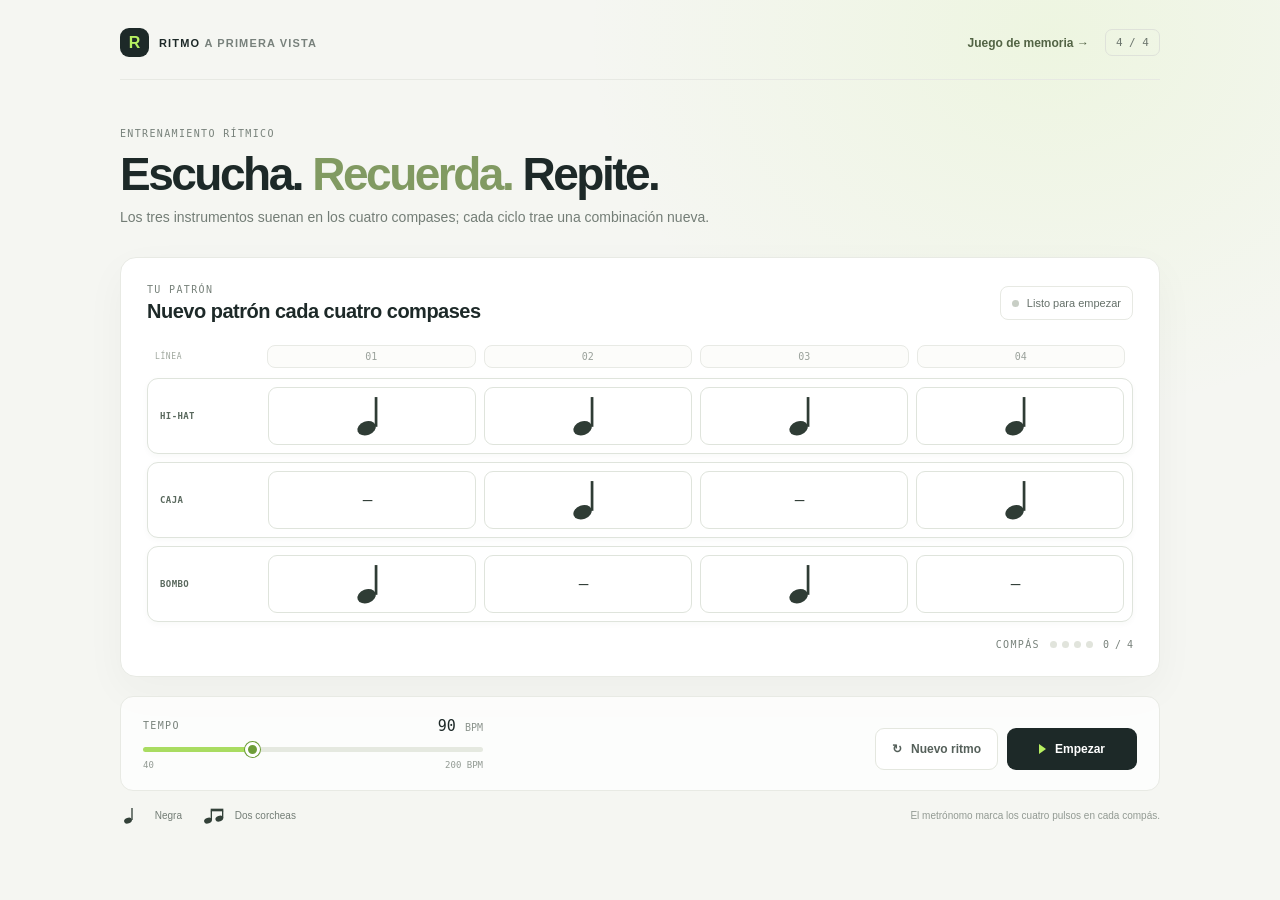
==== commit 29138036: "Add musical memory game Co-authored-by: Copilot <223556219+Copilot@users.noreply.github.com>" ====
--- a/index.html
+++ b/index.html
@@ -15,6 +15,7 @@
           <span class="brand-mark" aria-hidden="true">R</span>
           <span>RITMO <span class="brand-light">A PRIMERA VISTA</span></span>
         </a>
+        <a class="companion-link" href="memory.html">Juego de memoria <span aria-hidden="true">→</span></a>
         <span class="time-signature">4 / 4</span>
       </header>
 
--- a/styles.css
+++ b/styles.css
@@ -90,6 +90,24 @@
 .brand-light {
   color: #78817c;
   font-weight: 600;
+}
+
+.companion-link {
+  margin-left: auto;
+  margin-right: 16px;
+  color: #526344;
+  font-size: 12px;
+  font-weight: 700;
+  text-decoration: none;
+}
+
+.companion-link:hover {
+  text-decoration: underline;
+}
+
+.companion-link:focus-visible {
+  outline: 2px solid #729b47;
+  outline-offset: 4px;
 }
 
 .time-signature {
@@ -524,6 +542,11 @@
     padding: 38px 0 25px;
   }
 
+  .companion-link {
+    margin-right: 10px;
+    font-size: 10px;
+  }
+
   h1 {
     letter-spacing: -1.7px;
   }
